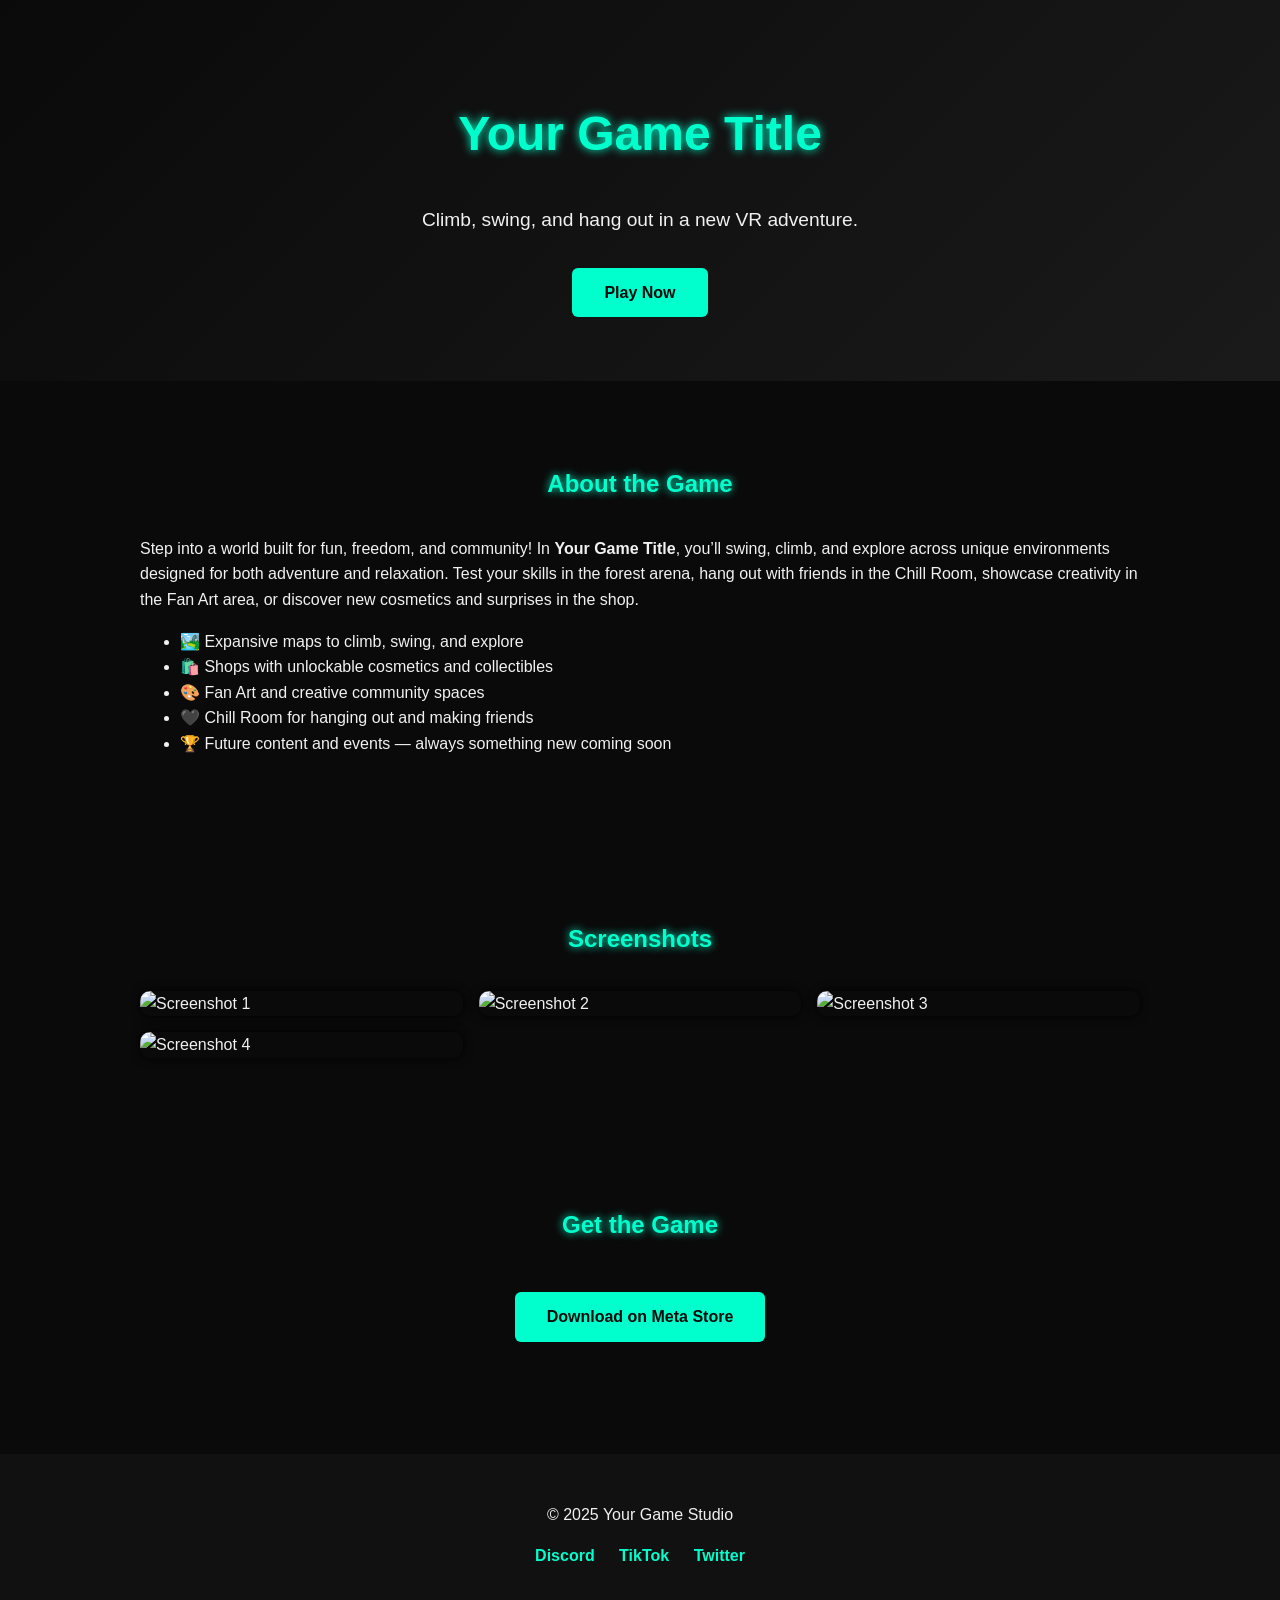
==== game_website.html @ abe1b361 "Add files via upload" ====
<!DOCTYPE html>
<html lang="en">
<head>
  <meta charset="UTF-8">
  <meta name="viewport" content="width=device-width, initial-scale=1.0">
  <title>Your Game Title</title>
  <style>
    body {
      margin: 0;
      font-family: Arial, sans-serif;
      background-color: #0a0a0a;
      color: #f1f1f1;
      line-height: 1.6;
    }
    header {
      text-align: center;
      padding: 4rem 2rem;
      background: linear-gradient(135deg, #0a0a0a, #1a1a1a);
    }
    header h1 {
      font-size: 3rem;
      color: #00ffcc;
      text-shadow: 0 0 10px #00ffcc;
    }
    header p {
      font-size: 1.2rem;
      margin: 1rem 0;
    }
    .cta-btn {
      display: inline-block;
      margin-top: 1rem;
      padding: 0.75rem 2rem;
      background: #00ffcc;
      color: #0a0a0a;
      font-weight: bold;
      text-decoration: none;
      border-radius: 6px;
      transition: 0.3s;
    }
    .cta-btn:hover {
      background: #00ccaa;
    }
    section {
      padding: 4rem 2rem;
      max-width: 1000px;
      margin: auto;
    }
    section h2 {
      color: #00ffcc;
      text-align: center;
      margin-bottom: 2rem;
      text-shadow: 0 0 8px #00ffcc;
    }
    .gallery {
      display: grid;
      grid-template-columns: repeat(auto-fit, minmax(250px, 1fr));
      gap: 1rem;
    }
    .gallery img {
      width: 100%;
      border-radius: 10px;
      box-shadow: 0 0 10px #000;
      transition: transform 0.3s;
    }
    .gallery img:hover {
      transform: scale(1.05);
    }
    footer {
      text-align: center;
      padding: 2rem;
      background: #111;
      margin-top: 2rem;
    }
    .social-links a {
      margin: 0 10px;
      color: #00ffcc;
      text-decoration: none;
      font-weight: bold;
      transition: 0.3s;
    }
    .social-links a:hover {
      color: #ffffff;
    }
  </style>
</head>
<body>
  <header>
    <h1>Your Game Title</h1>
    <p>Climb, swing, and hang out in a new VR adventure.</p>
    <a href="#download" class="cta-btn">Play Now</a>
  </header>

  <section id="about">
    <h2>About the Game</h2>
    <p>
      Step into a world built for fun, freedom, and community! In <strong>Your Game Title</strong>, you’ll swing, climb, and explore across unique environments designed for both adventure and relaxation. Test your skills in the forest arena, hang out with friends in the Chill Room, showcase creativity in the Fan Art area, or discover new cosmetics and surprises in the shop.
    </p>
    <ul>
      <li>🏞️ Expansive maps to climb, swing, and explore</li>
      <li>🛍️ Shops with unlockable cosmetics and collectibles</li>
      <li>🎨 Fan Art and creative community spaces</li>
      <li>🖤 Chill Room for hanging out and making friends</li>
      <li>🏆 Future content and events — always something new coming soon</li>
    </ul>
  </section>

  <section id="gallery">
    <h2>Screenshots</h2>
    <div class="gallery">
      <img src="screenshot1.png" alt="Screenshot 1">
      <img src="screenshot2.png" alt="Screenshot 2">
      <img src="screenshot3.png" alt="Screenshot 3">
      <img src="screenshot4.png" alt="Screenshot 4">
    </div>
  </section>

  <section id="download">
    <h2>Get the Game</h2>
    <p style="text-align:center;">
      <a href="YOUR_META_STORE_LINK" class="cta-btn">Download on Meta Store</a>
    </p>
  </section>

  <footer>
    <p>© 2025 Your Game Studio</p>
    <div class="social-links">
      <a href="https://discord.gg/">Discord</a>
      <a href="https://tiktok.com/">TikTok</a>
      <a href="https://twitter.com/">Twitter</a>
    </div>
  </footer>
</body>
</html>
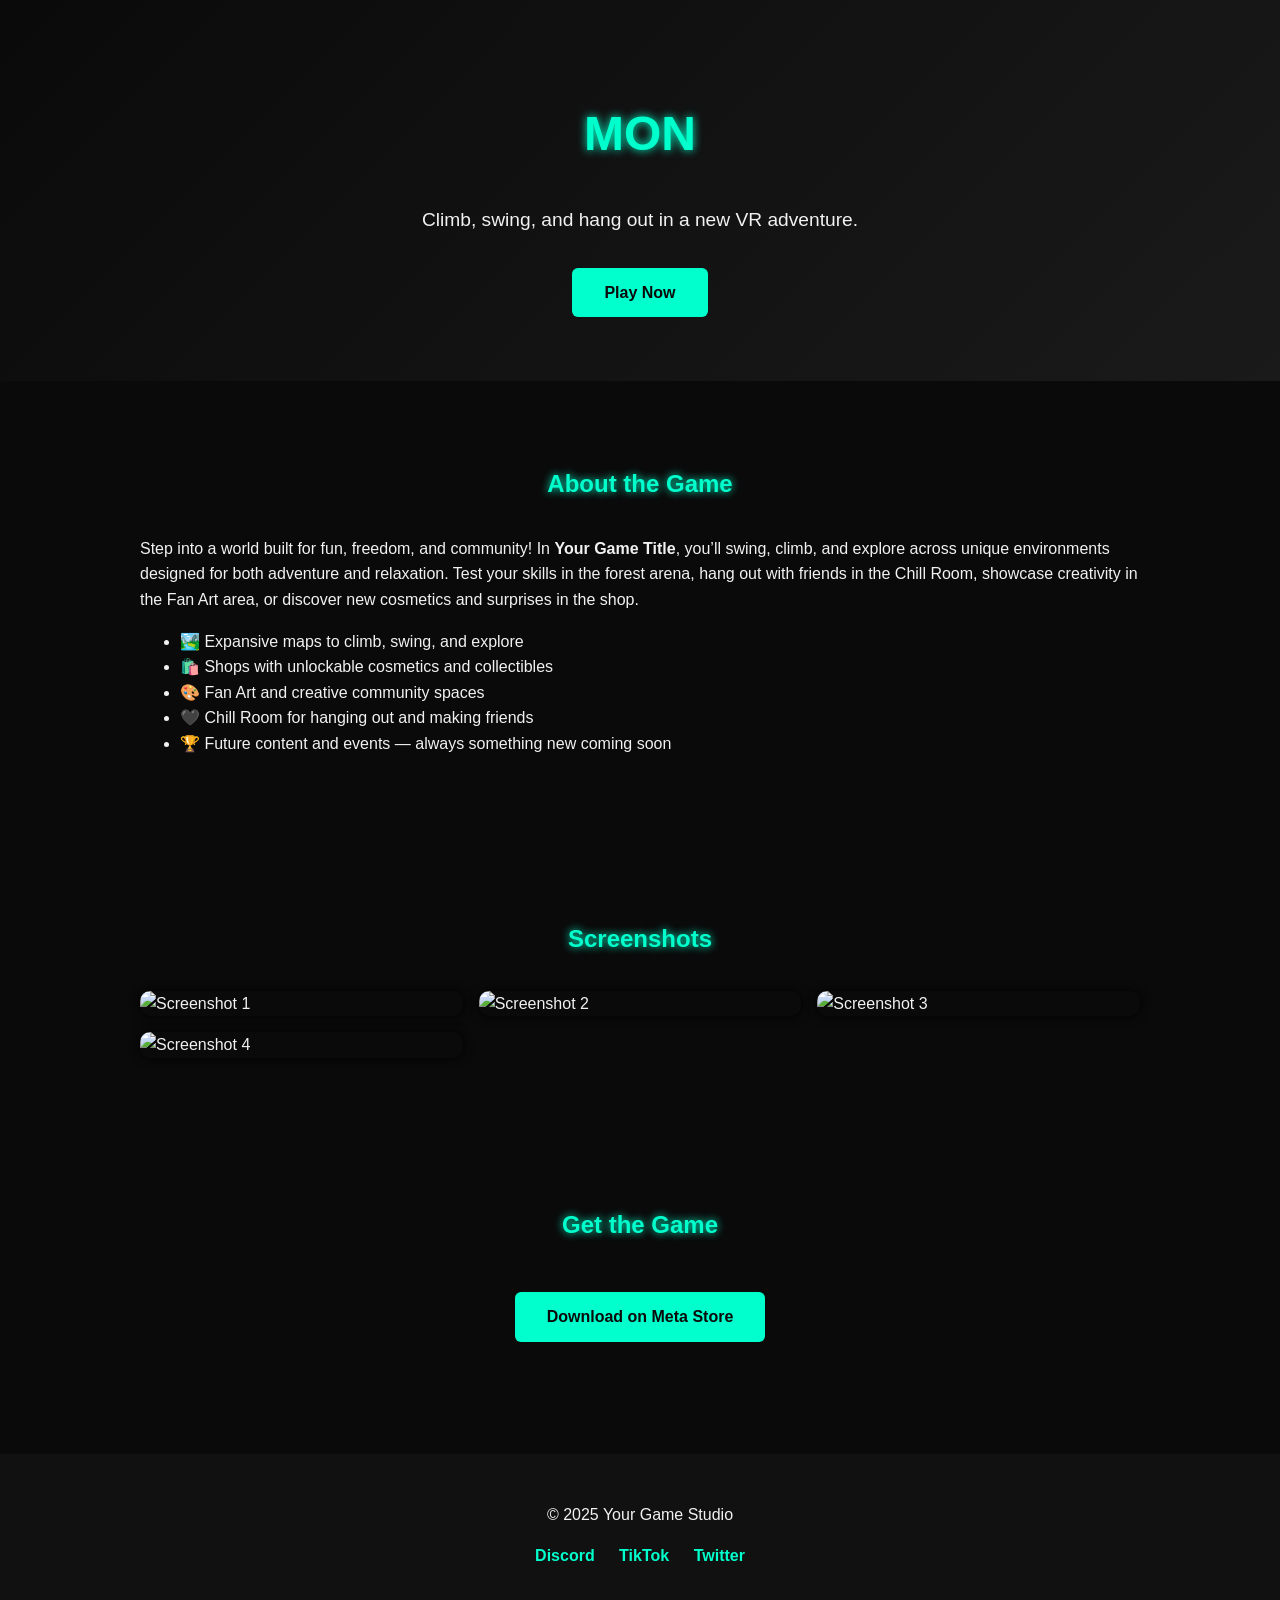
==== commit 7413916c: "Update game_website.html" ====
--- a/game_website.html
+++ b/game_website.html
@@ -3,7 +3,7 @@
 <head>
   <meta charset="UTF-8">
   <meta name="viewport" content="width=device-width, initial-scale=1.0">
-  <title>Your Game Title</title>
+  <title>MON</title>
   <style>
     body {
       margin: 0;
@@ -85,7 +85,7 @@
 </head>
 <body>
   <header>
-    <h1>Your Game Title</h1>
+    <h1>MON</h1>
     <p>Climb, swing, and hang out in a new VR adventure.</p>
     <a href="#download" class="cta-btn">Play Now</a>
   </header>
